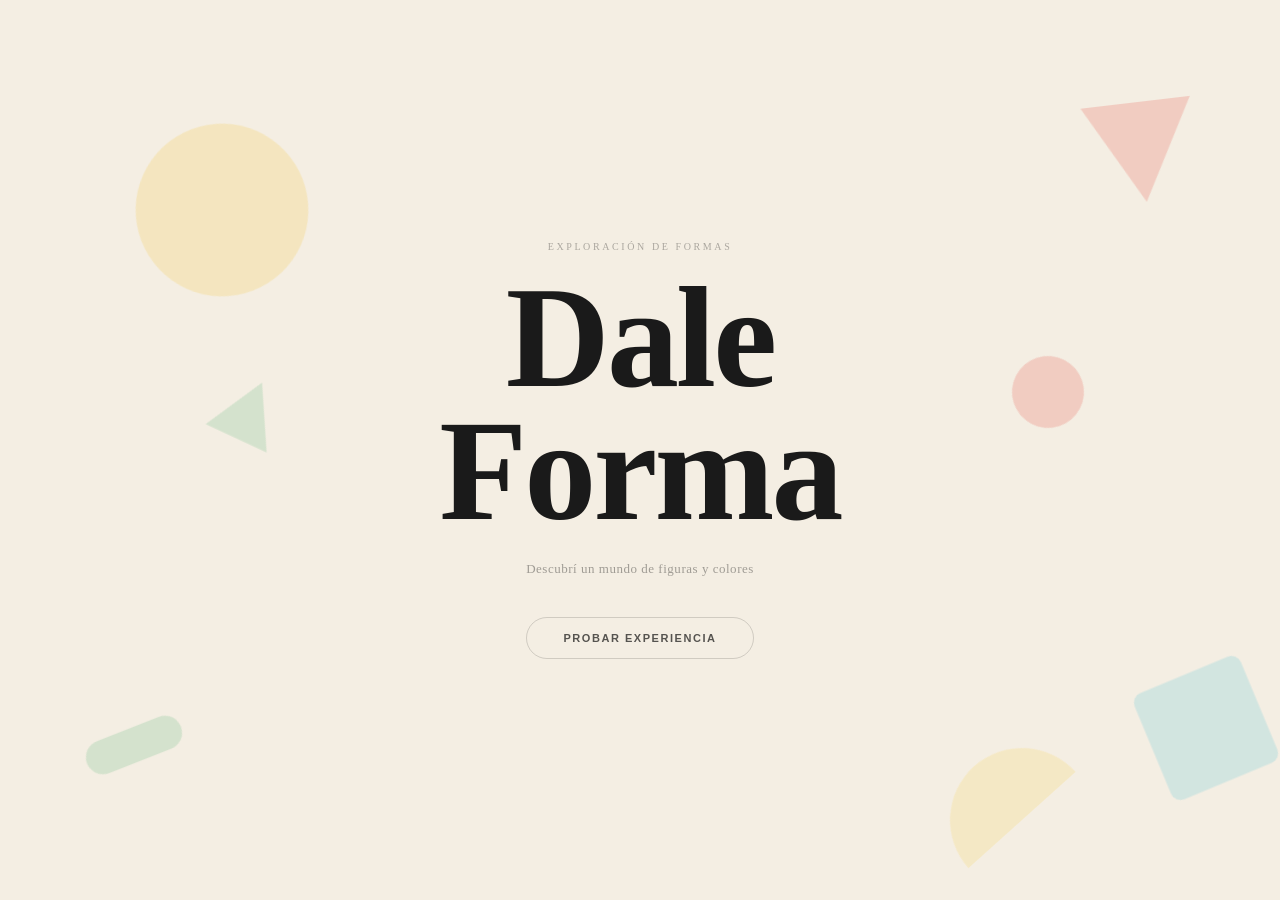
==== experimentacion.html @ dc8ff1cb "avances jueves 18" ====
<!DOCTYPE html>
<html lang="es">
<head>
  <meta charset="UTF-8">
  <meta name="viewport" content="width=device-width, initial-scale=1.0">
  <title>Forma</title>
  <link rel="stylesheet" href="experimentacion.css">
</head>
<body>

  <!-- SPLASH -->
  <div id="splash">
    <div id="splash-inner">
      <p id="splash-tag">exploración de formas</p>
      <h1 id="splash-title">Dale<br>Forma</h1>
      <p id="splash-sub">Descubrí un mundo de figuras y colores</p>
      <button id="splashBtn">probar experiencia</button>
    </div>
  </div>

  <!-- EXPERIENCIA -->
  <div id="wrap">
    <canvas id="back"></canvas>
    <canvas id="paint"></canvas>
    <canvas id="particles"></canvas>
    <div id="mosaic"></div>
    <div id="hint"><p>arrastrá las piezas</p></div>
    <div id="combo-label"></div>
    <div id="btn-wrap">
      <button id="mainBtn">generar composición</button>
      <button id="saveBtn" title="guardar imagen">guardar</button>
      <button id="clearBtn" title="limpiar lienzo">limpiar</button>
      <button id="soundBtn" title="sonido">🔊</button>
    </div>
    <div id="label">forma</div>
  </div>

  <script src="experimentacion.js"></script>
</body>
</html>
---- experimentacion.css ----
* {
  margin: 0;
  padding: 0;
  box-sizing: border-box;
}

body {
  background: #F4EEE3;
  overflow: hidden;
}

#wrap {
  position: relative;
  width: 100vw;
  height: 100vh;
  overflow: hidden;
  background: #F4EEE3;
  font-family: Arial, sans-serif;
}

/* ── CANVAS LAYERS ─────────────────────────────────────── */

#back {
  position: absolute;
  inset: 0;
  z-index: 0;
}

#paint {
  position: absolute;
  inset: 0;
  z-index: 1;
  pointer-events: none;
}

#particles {
  position: absolute;
  inset: 0;
  z-index: 2;
  pointer-events: none;
}

/* ── MOSAIC ─────────────────────────────────────────────── */

#mosaic {
  position: absolute;
  inset: 0;
  z-index: 10;
}

.tile {
  position: absolute;
  cursor: grab;
  user-select: none;
  transition: box-shadow 0.15s;
}

.tile:active {
  cursor: grabbing;
}

.tile.lifted {
  box-shadow: 0 16px 48px rgba(0, 0, 0, 0.4);
  z-index: 200;
}

/* ── HINT ───────────────────────────────────────────────── */

#hint {
  position: absolute;
  inset: 0;
  display: flex;
  align-items: center;
  justify-content: center;
  pointer-events: none;
  z-index: 5;
  transition: opacity 0.8s;
}

#hint p {
  font-size: 11px;
  letter-spacing: 0.22em;
  text-transform: uppercase;
  color: rgba(0, 0, 0, 0.25);
}

/* ── COMBO LABEL ────────────────────────────────────────── */

#combo-label {
  position: absolute;
  z-index: 210;
  font-size: 13px;
  font-weight: 800;
  letter-spacing: 0.08em;
  text-transform: uppercase;
  color: #E5382E;
  pointer-events: none;
  opacity: 0;
  transform: translate(-50%, -50%) scale(0.8);
  text-shadow: 0 1px 0 rgba(255,255,255,0.4);
}

#combo-label.show {
  animation: comboPop 0.7s ease forwards;
}

@keyframes comboPop {
  0%   { opacity: 0; transform: translate(-50%, -50%) scale(0.6); }
  25%  { opacity: 1; transform: translate(-50%, -50%) scale(1.15); }
  40%  { opacity: 1; transform: translate(-50%, -50%) scale(1); }
  100% { opacity: 0; transform: translate(-50%, -65%) scale(1); }
}

/* ── BUTTONS ────────────────────────────────────────────── */

#btn-wrap {
  position: absolute;
  bottom: 28px;
  left: 50%;
  transform: translateX(-50%);
  z-index: 20;
  display: flex;
  align-items: center;
  gap: 10px;
  opacity: 0;
  transition: opacity 0.6s;
  pointer-events: none;
}

#btn-wrap.show {
  opacity: 1;
  pointer-events: all;
}

#mainBtn,
#saveBtn,
#clearBtn,
#soundBtn {
  padding: 12px 32px;
  border: 1px solid rgba(0, 0, 0, 0.12);
  background: rgba(0, 0, 0, 0.06);
  color: rgba(0, 0, 0, 0.55);
  border-radius: 40px;
  cursor: pointer;
  font-size: 11px;
  font-weight: 600;
  letter-spacing: 0.14em;
  text-transform: uppercase;
  backdrop-filter: blur(6px);
  transition: background 0.2s, transform 0.2s;
}

#mainBtn:hover,
#saveBtn:hover,
#clearBtn:hover,
#soundBtn:hover {
  background: rgba(0, 0, 0, 0.12);
  transform: scale(1.06);
}

#saveBtn,
#clearBtn {
  padding: 12px 22px;
}

#soundBtn {
  padding: 12px 16px;
  font-size: 13px;
}

#soundBtn.muted {
  opacity: 0.4;
}

/* ── LABEL ──────────────────────────────────────────────── */

#label {
  position: absolute;
  bottom: 22px;
  right: 28px;
  font-size: 9px;
  letter-spacing: 0.26em;
  text-transform: uppercase;
  color: rgba(0, 0, 0, 0.15);
  z-index: 5;
  pointer-events: none;
}

/* ── SPLASH ──────────────────────────────────────────────── */

#splash {
  position: fixed;
  inset: 0;
  background: #F4EEE3;
  z-index: 100;
  display: flex;
  align-items: center;
  justify-content: center;
  transition: opacity 0.8s ease, visibility 0.8s ease;
}

#splash.hidden {
  opacity: 0;
  visibility: hidden;
  pointer-events: none;
}

#splash-inner {
  text-align: center;
  display: flex;
  flex-direction: column;
  align-items: center;
  gap: 0;
}

#splash-tag {
  font-size: 10px;
  letter-spacing: 0.26em;
  text-transform: uppercase;
  color: rgba(0,0,0,0.3);
  margin-bottom: 20px;
  opacity: 0;
  transform: translateY(8px);
  animation: fadeUp 0.7s ease 0.2s forwards;
}

#splash-title {
  font-size: clamp(4rem, 12vw, 9rem);
  font-weight: 900;
  line-height: 0.92;
  letter-spacing: -0.02em;
  color: #1a1a1a;
  margin-bottom: 24px;
  opacity: 0;
  transform: translateY(16px);
  animation: fadeUp 0.8s ease 0.4s forwards;
}

#splash-sub {
  font-size: 13px;
  color: rgba(0,0,0,0.35);
  letter-spacing: 0.04em;
  margin-bottom: 40px;
  opacity: 0;
  transform: translateY(8px);
  animation: fadeUp 0.7s ease 0.6s forwards;
}

#splashBtn {
  padding: 14px 36px;
  border: 1.5px solid rgba(0,0,0,0.15);
  background: transparent;
  color: rgba(0,0,0,0.65);
  border-radius: 40px;
  cursor: pointer;
  font-size: 11px;
  font-weight: 600;
  letter-spacing: 0.14em;
  text-transform: uppercase;
  transition: background 0.2s, transform 0.2s, border-color 0.2s;
  opacity: 0;
  animation: fadeUp 0.7s ease 0.85s forwards;
}

#splashBtn:hover {
  background: rgba(0,0,0,0.06);
  border-color: rgba(0,0,0,0.28);
  transform: scale(1.05);
}

/* Floating shapes on splash */
.splash-shape {
  position: absolute;
  opacity: 0;
  animation: floatIn 1s ease forwards;
  pointer-events: none;
}

@keyframes fadeUp {
  to { opacity: 1; transform: translateY(0); }
}

@keyframes floatIn {
  to { opacity: 0.18; }
}

/* wrap starts hidden */
#wrap {
  opacity: 0;
  transition: opacity 0.6s ease;
}

#wrap.visible {
  opacity: 1;
}
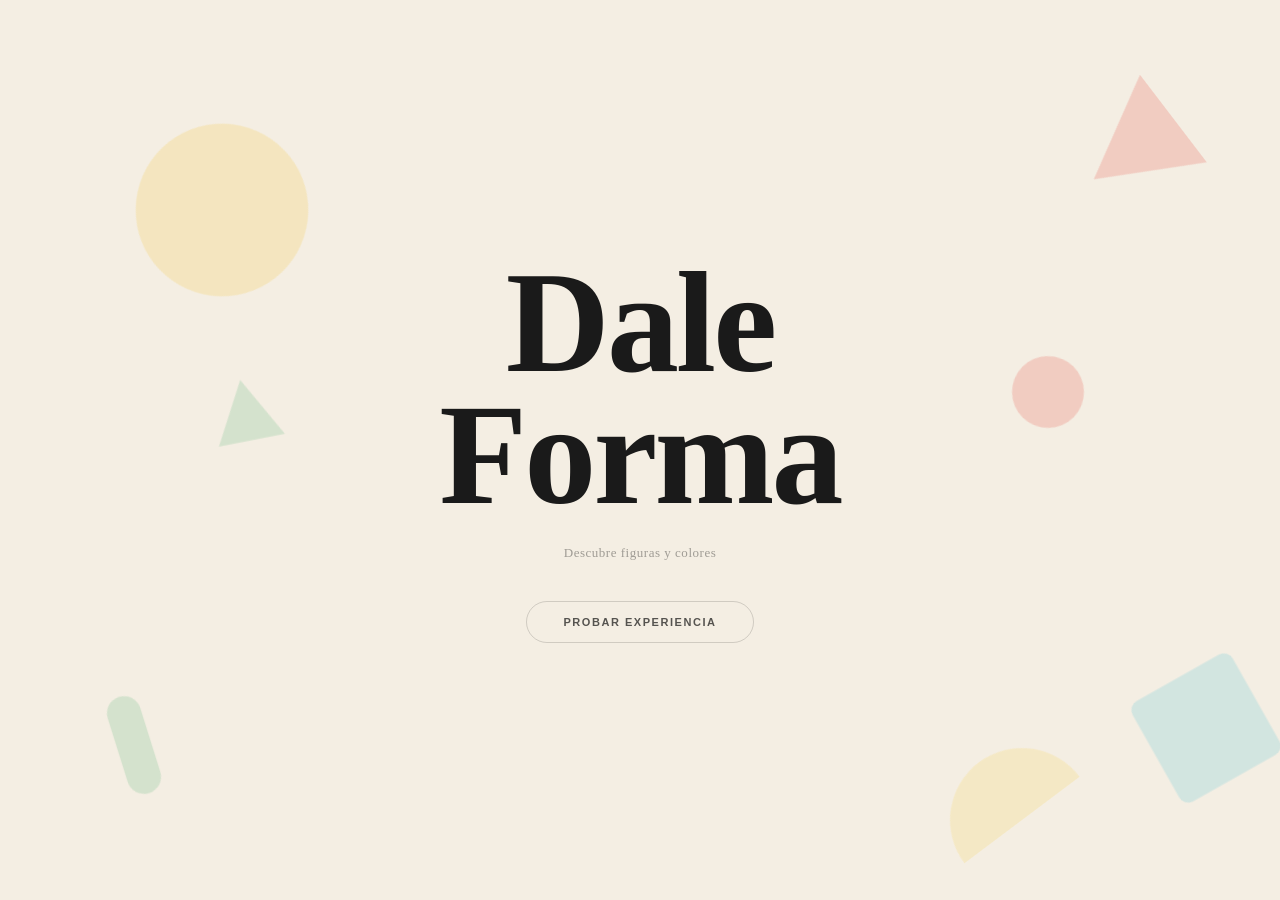
==== commit 3b5d26cc: "experiemntacion avance" ====
--- a/experimentacion.html
+++ b/experimentacion.html
@@ -11,9 +11,8 @@
   <!-- SPLASH -->
   <div id="splash">
     <div id="splash-inner">
-      <p id="splash-tag">exploración de formas</p>
       <h1 id="splash-title">Dale<br>Forma</h1>
-      <p id="splash-sub">Descubrí un mundo de figuras y colores</p>
+      <p id="splash-sub">Descubre figuras y colores</p>
       <button id="splashBtn">probar experiencia</button>
     </div>
   </div>
@@ -24,7 +23,7 @@
     <canvas id="paint"></canvas>
     <canvas id="particles"></canvas>
     <div id="mosaic"></div>
-    <div id="hint"><p>arrastrá las piezas</p></div>
+    <div id="hint"><p>arrastra las piezas</p></div>
     <div id="combo-label"></div>
     <div id="btn-wrap">
       <button id="mainBtn">generar composición</button>
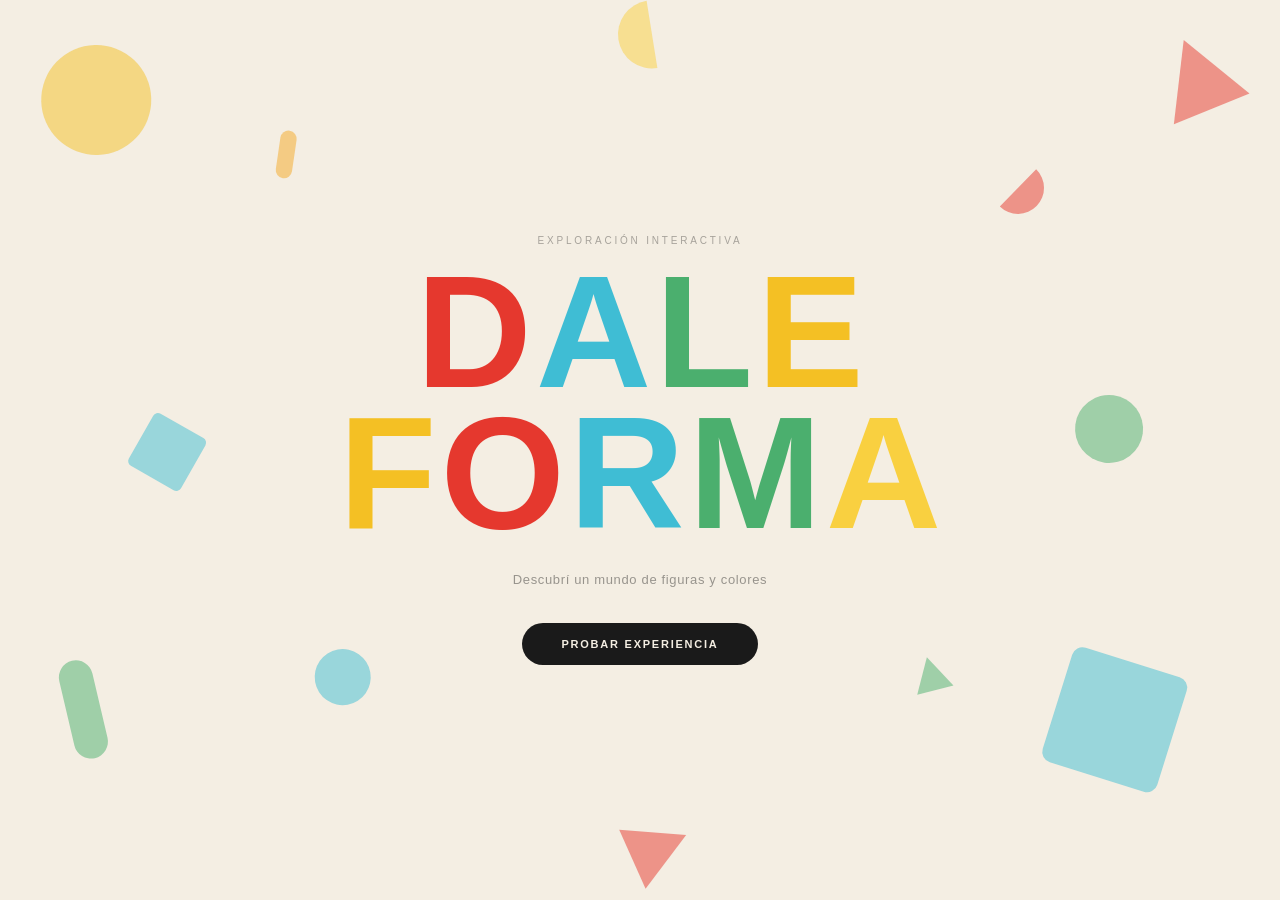
==== commit 18ba11f6: "cambios experimentacion" ====
--- a/experimentacion.html
+++ b/experimentacion.html
@@ -3,16 +3,23 @@
 <head>
   <meta charset="UTF-8">
   <meta name="viewport" content="width=device-width, initial-scale=1.0">
-  <title>Forma</title>
+  <title>Dale Forma</title>
   <link rel="stylesheet" href="experimentacion.css">
 </head>
 <body>
 
   <!-- SPLASH -->
   <div id="splash">
-    <div id="splash-inner">
-      <h1 id="splash-title">Dale<br>Forma</h1>
-      <p id="splash-sub">Descubre figuras y colores</p>
+    <canvas id="splash-canvas"></canvas>
+    <div id="splash-content">
+      <p id="tag">exploración interactiva</p>
+      <div id="line1">
+        <span style="color:#E5382E">D</span><span style="color:#3FBDD4">A</span><span style="color:#4BAF6E">L</span><span style="color:#F4C024">E</span>
+      </div>
+      <div id="line2">
+        <span style="color:#F4C024">F</span><span style="color:#E5382E">O</span><span style="color:#3FBDD4">R</span><span style="color:#4BAF6E">M</span><span style="color:#F9D040">A</span>
+      </div>
+      <p id="sub">Descubrí un mundo de figuras y colores</p>
       <button id="splashBtn">probar experiencia</button>
     </div>
   </div>
@@ -20,16 +27,11 @@
   <!-- EXPERIENCIA -->
   <div id="wrap">
     <canvas id="back"></canvas>
-    <canvas id="paint"></canvas>
     <canvas id="particles"></canvas>
     <div id="mosaic"></div>
-    <div id="hint"><p>arrastra las piezas</p></div>
-    <div id="combo-label"></div>
+    <div id="hint"><p>arrastrá las piezas</p></div>
     <div id="btn-wrap">
       <button id="mainBtn">generar composición</button>
-      <button id="saveBtn" title="guardar imagen">guardar</button>
-      <button id="clearBtn" title="limpiar lienzo">limpiar</button>
-      <button id="soundBtn" title="sonido">🔊</button>
     </div>
     <div id="label">forma</div>
   </div>
--- a/experimentacion.css
+++ b/experimentacion.css
@@ -7,7 +7,128 @@
 body {
   background: #F4EEE3;
   overflow: hidden;
-}
+  font-family: Arial, sans-serif;
+}
+
+/* ── SPLASH ──────────────────────────────────────────────── */
+
+#splash {
+  position: fixed;
+  inset: 0;
+  background: #F4EEE3;
+  z-index: 100;
+  display: flex;
+  align-items: center;
+  justify-content: center;
+  transition: opacity 0.9s ease, visibility 0.9s ease;
+}
+
+#splash.hidden {
+  opacity: 0;
+  visibility: hidden;
+  pointer-events: none;
+}
+
+#splash-canvas {
+  position: absolute;
+  inset: 0;
+  z-index: 0;
+}
+
+#splash-content {
+  position: relative;
+  z-index: 2;
+  display: flex;
+  flex-direction: column;
+  align-items: center;
+  text-align: center;
+  gap: 0;
+  pointer-events: none;
+}
+
+#tag {
+  font-size: 10px;
+  letter-spacing: 0.28em;
+  text-transform: uppercase;
+  color: rgba(0, 0, 0, 0.32);
+  margin-bottom: 16px;
+  opacity: 0;
+  transform: translateY(8px);
+  animation: fadeUp 0.6s ease 0.1s forwards;
+}
+
+#line1,
+#line2 {
+  display: flex;
+  gap: 4px;
+  line-height: 0.88;
+}
+
+#line1 span,
+#line2 span {
+  font-size: clamp(5rem, 14vw, 10rem);
+  font-weight: 900;
+  line-height: 0.88;
+  opacity: 0;
+  transform: translateY(32px) scale(0.9);
+}
+
+/* letter stagger — line 1 */
+#line1 span:nth-child(1) { animation: popIn 0.5s cubic-bezier(.34,1.56,.64,1) 0.20s forwards; }
+#line1 span:nth-child(2) { animation: popIn 0.5s cubic-bezier(.34,1.56,.64,1) 0.30s forwards; }
+#line1 span:nth-child(3) { animation: popIn 0.5s cubic-bezier(.34,1.56,.64,1) 0.40s forwards; }
+#line1 span:nth-child(4) { animation: popIn 0.5s cubic-bezier(.34,1.56,.64,1) 0.50s forwards; }
+
+/* letter stagger — line 2 */
+#line2 span:nth-child(1) { animation: popIn 0.5s cubic-bezier(.34,1.56,.64,1) 0.62s forwards; }
+#line2 span:nth-child(2) { animation: popIn 0.5s cubic-bezier(.34,1.56,.64,1) 0.72s forwards; }
+#line2 span:nth-child(3) { animation: popIn 0.5s cubic-bezier(.34,1.56,.64,1) 0.82s forwards; }
+#line2 span:nth-child(4) { animation: popIn 0.5s cubic-bezier(.34,1.56,.64,1) 0.92s forwards; }
+#line2 span:nth-child(5) { animation: popIn 0.5s cubic-bezier(.34,1.56,.64,1) 1.02s forwards; }
+
+#sub {
+  font-size: 13px;
+  color: rgba(0, 0, 0, 0.38);
+  letter-spacing: 0.05em;
+  margin-top: 28px;
+  margin-bottom: 36px;
+  opacity: 0;
+  transform: translateY(8px);
+  animation: fadeUp 0.6s ease 1.15s forwards;
+  pointer-events: none;
+}
+
+#splashBtn {
+  pointer-events: auto;
+  padding: 15px 40px;
+  border: none;
+  background: #1a1a1a;
+  color: #F4EEE3;
+  border-radius: 40px;
+  cursor: pointer;
+  font-size: 11px;
+  font-weight: 700;
+  letter-spacing: 0.16em;
+  text-transform: uppercase;
+  transition: transform 0.2s, background 0.2s;
+  opacity: 0;
+  animation: fadeUp 0.6s ease 1.35s forwards;
+}
+
+#splashBtn:hover {
+  transform: scale(1.07);
+  background: #333;
+}
+
+@keyframes popIn {
+  to { opacity: 1; transform: translateY(0) scale(1); }
+}
+
+@keyframes fadeUp {
+  to { opacity: 1; transform: translateY(0); }
+}
+
+/* ── EXPERIENCE WRAP ─────────────────────────────────────── */
 
 #wrap {
   position: relative;
@@ -15,10 +136,13 @@
   height: 100vh;
   overflow: hidden;
   background: #F4EEE3;
-  font-family: Arial, sans-serif;
-}
-
-/* ── CANVAS LAYERS ─────────────────────────────────────── */
+  opacity: 0;
+  transition: opacity 0.6s ease;
+}
+
+#wrap.visible {
+  opacity: 1;
+}
 
 #back {
   position: absolute;
@@ -26,21 +150,14 @@
   z-index: 0;
 }
 
-#paint {
+#particles {
   position: absolute;
   inset: 0;
   z-index: 1;
   pointer-events: none;
 }
 
-#particles {
-  position: absolute;
-  inset: 0;
-  z-index: 2;
-  pointer-events: none;
-}
-
-/* ── MOSAIC ─────────────────────────────────────────────── */
+/* ── MOSAIC ──────────────────────────────────────────────── */
 
 #mosaic {
   position: absolute;
@@ -60,11 +177,11 @@
 }
 
 .tile.lifted {
-  box-shadow: 0 16px 48px rgba(0, 0, 0, 0.4);
+  box-shadow: 0 16px 48px rgba(0, 0, 0, 0.18);
   z-index: 200;
 }
 
-/* ── HINT ───────────────────────────────────────────────── */
+/* ── HINT ────────────────────────────────────────────────── */
 
 #hint {
   position: absolute;
@@ -81,37 +198,10 @@
   font-size: 11px;
   letter-spacing: 0.22em;
   text-transform: uppercase;
-  color: rgba(0, 0, 0, 0.25);
-}
-
-/* ── COMBO LABEL ────────────────────────────────────────── */
-
-#combo-label {
-  position: absolute;
-  z-index: 210;
-  font-size: 13px;
-  font-weight: 800;
-  letter-spacing: 0.08em;
-  text-transform: uppercase;
-  color: #E5382E;
-  pointer-events: none;
-  opacity: 0;
-  transform: translate(-50%, -50%) scale(0.8);
-  text-shadow: 0 1px 0 rgba(255,255,255,0.4);
-}
-
-#combo-label.show {
-  animation: comboPop 0.7s ease forwards;
-}
-
-@keyframes comboPop {
-  0%   { opacity: 0; transform: translate(-50%, -50%) scale(0.6); }
-  25%  { opacity: 1; transform: translate(-50%, -50%) scale(1.15); }
-  40%  { opacity: 1; transform: translate(-50%, -50%) scale(1); }
-  100% { opacity: 0; transform: translate(-50%, -65%) scale(1); }
-}
-
-/* ── BUTTONS ────────────────────────────────────────────── */
+  color: rgba(0, 0, 0, 0.22);
+}
+
+/* ── BUTTON ──────────────────────────────────────────────── */
 
 #btn-wrap {
   position: absolute;
@@ -119,9 +209,6 @@
   left: 50%;
   transform: translateX(-50%);
   z-index: 20;
-  display: flex;
-  align-items: center;
-  gap: 10px;
   opacity: 0;
   transition: opacity 0.6s;
   pointer-events: none;
@@ -132,14 +219,11 @@
   pointer-events: all;
 }
 
-#mainBtn,
-#saveBtn,
-#clearBtn,
-#soundBtn {
+#mainBtn {
   padding: 12px 32px;
-  border: 1px solid rgba(0, 0, 0, 0.12);
-  background: rgba(0, 0, 0, 0.06);
-  color: rgba(0, 0, 0, 0.55);
+  border: 1.5px solid rgba(0, 0, 0, 0.14);
+  background: rgba(244, 238, 227, 0.85);
+  color: rgba(0, 0, 0, 0.6);
   border-radius: 40px;
   cursor: pointer;
   font-size: 11px;
@@ -150,29 +234,12 @@
   transition: background 0.2s, transform 0.2s;
 }
 
-#mainBtn:hover,
-#saveBtn:hover,
-#clearBtn:hover,
-#soundBtn:hover {
-  background: rgba(0, 0, 0, 0.12);
+#mainBtn:hover {
+  background: rgba(0, 0, 0, 0.07);
   transform: scale(1.06);
 }
 
-#saveBtn,
-#clearBtn {
-  padding: 12px 22px;
-}
-
-#soundBtn {
-  padding: 12px 16px;
-  font-size: 13px;
-}
-
-#soundBtn.muted {
-  opacity: 0.4;
-}
-
-/* ── LABEL ──────────────────────────────────────────────── */
+/* ── LABEL ───────────────────────────────────────────────── */
 
 #label {
   position: absolute;
@@ -181,115 +248,7 @@
   font-size: 9px;
   letter-spacing: 0.26em;
   text-transform: uppercase;
-  color: rgba(0, 0, 0, 0.15);
+  color: rgba(0, 0, 0, 0.12);
   z-index: 5;
   pointer-events: none;
-}
-
-/* ── SPLASH ──────────────────────────────────────────────── */
-
-#splash {
-  position: fixed;
-  inset: 0;
-  background: #F4EEE3;
-  z-index: 100;
-  display: flex;
-  align-items: center;
-  justify-content: center;
-  transition: opacity 0.8s ease, visibility 0.8s ease;
-}
-
-#splash.hidden {
-  opacity: 0;
-  visibility: hidden;
-  pointer-events: none;
-}
-
-#splash-inner {
-  text-align: center;
-  display: flex;
-  flex-direction: column;
-  align-items: center;
-  gap: 0;
-}
-
-#splash-tag {
-  font-size: 10px;
-  letter-spacing: 0.26em;
-  text-transform: uppercase;
-  color: rgba(0,0,0,0.3);
-  margin-bottom: 20px;
-  opacity: 0;
-  transform: translateY(8px);
-  animation: fadeUp 0.7s ease 0.2s forwards;
-}
-
-#splash-title {
-  font-size: clamp(4rem, 12vw, 9rem);
-  font-weight: 900;
-  line-height: 0.92;
-  letter-spacing: -0.02em;
-  color: #1a1a1a;
-  margin-bottom: 24px;
-  opacity: 0;
-  transform: translateY(16px);
-  animation: fadeUp 0.8s ease 0.4s forwards;
-}
-
-#splash-sub {
-  font-size: 13px;
-  color: rgba(0,0,0,0.35);
-  letter-spacing: 0.04em;
-  margin-bottom: 40px;
-  opacity: 0;
-  transform: translateY(8px);
-  animation: fadeUp 0.7s ease 0.6s forwards;
-}
-
-#splashBtn {
-  padding: 14px 36px;
-  border: 1.5px solid rgba(0,0,0,0.15);
-  background: transparent;
-  color: rgba(0,0,0,0.65);
-  border-radius: 40px;
-  cursor: pointer;
-  font-size: 11px;
-  font-weight: 600;
-  letter-spacing: 0.14em;
-  text-transform: uppercase;
-  transition: background 0.2s, transform 0.2s, border-color 0.2s;
-  opacity: 0;
-  animation: fadeUp 0.7s ease 0.85s forwards;
-}
-
-#splashBtn:hover {
-  background: rgba(0,0,0,0.06);
-  border-color: rgba(0,0,0,0.28);
-  transform: scale(1.05);
-}
-
-/* Floating shapes on splash */
-.splash-shape {
-  position: absolute;
-  opacity: 0;
-  animation: floatIn 1s ease forwards;
-  pointer-events: none;
-}
-
-@keyframes fadeUp {
-  to { opacity: 1; transform: translateY(0); }
-}
-
-@keyframes floatIn {
-  to { opacity: 0.18; }
-}
-
-/* wrap starts hidden */
-#wrap {
-  opacity: 0;
-  transition: opacity 0.6s ease;
-}
-
-#wrap.visible {
-  opacity: 1;
 }
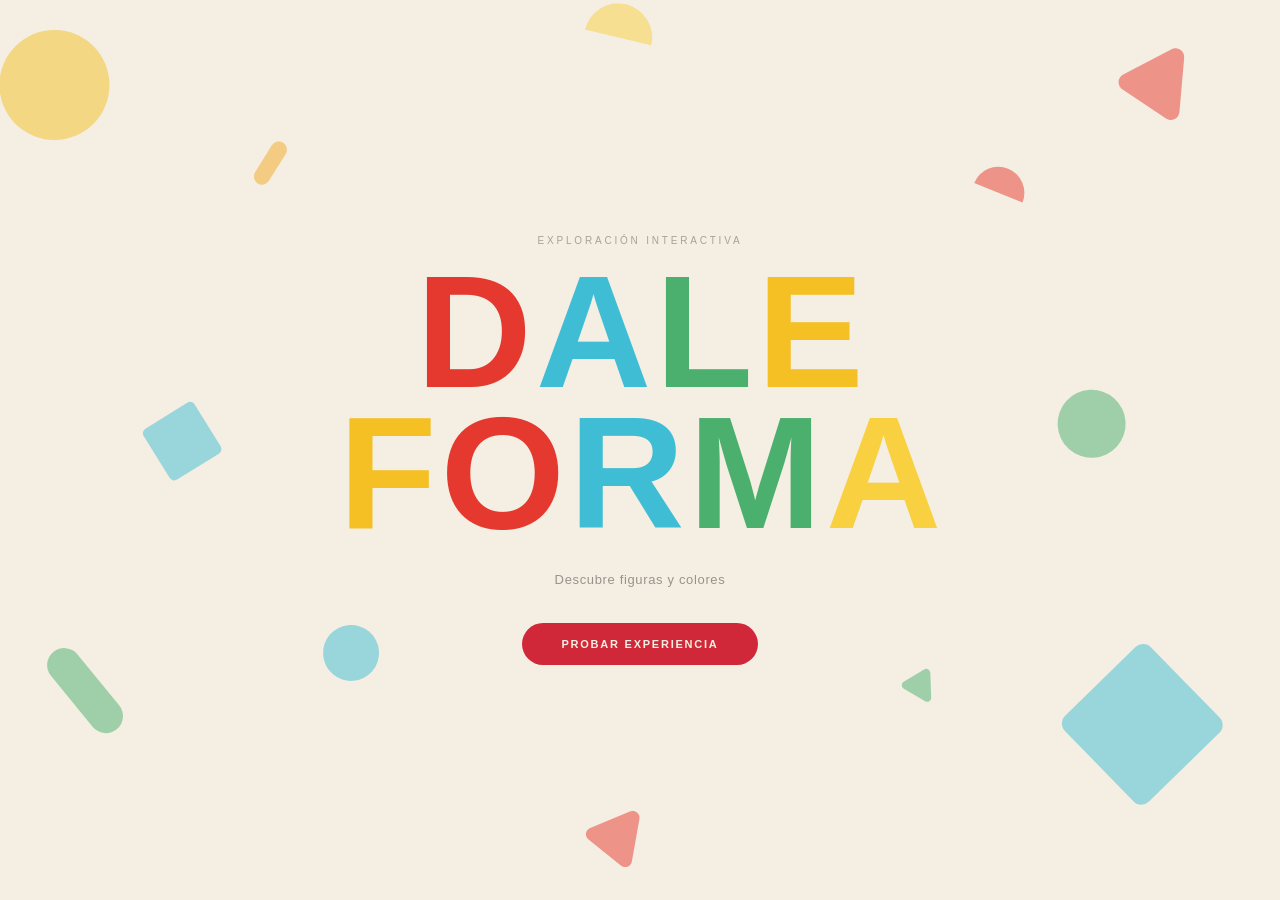
==== commit 5d4468de: "avance experimentacion" ====
--- a/experimentacion.html
+++ b/experimentacion.html
@@ -19,7 +19,7 @@
       <div id="line2">
         <span style="color:#F4C024">F</span><span style="color:#E5382E">O</span><span style="color:#3FBDD4">R</span><span style="color:#4BAF6E">M</span><span style="color:#F9D040">A</span>
       </div>
-      <p id="sub">Descubrí un mundo de figuras y colores</p>
+      <p id="sub">Descubre figuras y colores</p>
       <button id="splashBtn">probar experiencia</button>
     </div>
   </div>
@@ -29,13 +29,27 @@
     <canvas id="back"></canvas>
     <canvas id="particles"></canvas>
     <div id="mosaic"></div>
-    <div id="hint"><p>arrastrá las piezas</p></div>
+    <div id="progress-dots"></div>
+    <div id="round-badge"></div>
+    <div id="hint"><p>arrastra las piezas</p></div>
+    <p id="freeplay-hint">mueve el mouse cerca de FORMA · haz click para dispersar</p>
     <div id="btn-wrap">
+      <button id="secondaryBtn">continuar</button>
       <button id="mainBtn">generar composición</button>
     </div>
     <div id="label">forma</div>
   </div>
 
+  <!-- DESPEDIDA -->
+  <div id="farewell">
+    <p id="farewell-tag">gracias por explorar</p>
+    <p id="farewell-msg">le diste forma a tu propia composición</p>
+    <div id="farewell-actions">
+      <button id="retryBtn">Volver a probar</button>
+      <button id="farewellBtn">Volver al inicio</button>
+    </div>
+  </div>
+
   <script src="experimentacion.js"></script>
 </body>
 </html>
--- a/experimentacion.css
+++ b/experimentacion.css
@@ -102,7 +102,7 @@
   pointer-events: auto;
   padding: 15px 40px;
   border: none;
-  background: #1a1a1a;
+  background: #D12839;
   color: #F4EEE3;
   border-radius: 40px;
   cursor: pointer;
@@ -117,7 +117,7 @@
 
 #splashBtn:hover {
   transform: scale(1.07);
-  background: #333;
+  background: #87CEE9;
 }
 
 @keyframes popIn {
@@ -126,6 +126,125 @@
 
 @keyframes fadeUp {
   to { opacity: 1; transform: translateY(0); }
+}
+
+/* ── DESPEDIDA ───────────────────────────────────────────── */
+
+#farewell {
+  position: fixed;
+  inset: 0;
+  background: #F4EEE3;
+  z-index: 150;
+  display: flex;
+  flex-direction: column;
+  align-items: center;
+  justify-content: center;
+  text-align: center;
+  gap: 0;
+  opacity: 0;
+  visibility: hidden;
+  transition: opacity 0.7s ease, visibility 0.7s ease, background 0.6s ease;
+  pointer-events: none;
+}
+
+#farewell.show {
+  opacity: 1;
+  visibility: visible;
+  pointer-events: auto;
+}
+
+/* Cuando el color de fondo (el resultado de la mezcla) es oscuro, el
+   texto y el botón pasan a modo claro para mantener buen contraste. */
+#farewell.on-dark #farewell-tag {
+  color: rgba(255, 255, 255, 0.55);
+}
+
+#farewell.on-dark #farewell-msg {
+  color: rgba(255, 255, 255, 0.92);
+}
+
+#farewell.on-dark #farewellBtn {
+  background: rgba(255, 255, 255, 0.92);
+  color: rgba(0, 0, 0, 0.78);
+}
+
+#farewell.on-dark #farewellBtn:hover {
+  background: #87CEE9;
+  color: #1a1a1a;
+}
+
+#farewell-tag {
+  font-size: 11px;
+  letter-spacing: 0.28em;
+  text-transform: uppercase;
+  color: rgba(0, 0, 0, 0.32);
+  margin-bottom: 18px;
+}
+
+#farewell-msg {
+  font-size: clamp(1.4rem, 3vw, 2.2rem);
+  font-weight: 700;
+  color: rgba(0, 0, 0, 0.78);
+  max-width: 560px;
+  line-height: 1.3;
+  margin-bottom: 40px;
+  padding: 0 24px;
+}
+
+#farewell-actions {
+  display: flex;
+  gap: 12px;
+}
+
+#farewellBtn {
+  padding: 15px 40px;
+  border: none;
+  background: #D12839;
+  color: #F4EEE3;
+  border-radius: 40px;
+  cursor: pointer;
+  font-size: 11px;
+  font-weight: 700;
+  letter-spacing: 0.16em;
+  text-transform: uppercase;
+  transition: transform 0.2s, background 0.2s;
+}
+
+#farewellBtn:hover {
+  transform: scale(1.07);
+  background: #87CEE9;
+}
+
+#retryBtn {
+  padding: 15px 32px;
+  border: 1.5px solid rgba(0, 0, 0, 0.18);
+  background: transparent;
+  color: rgba(0, 0, 0, 0.6);
+  border-radius: 40px;
+  cursor: pointer;
+  font-size: 11px;
+  font-weight: 700;
+  letter-spacing: 0.16em;
+  text-transform: uppercase;
+  transition: transform 0.2s, background 0.2s, border-color 0.2s;
+}
+
+#retryBtn:hover {
+  transform: scale(1.07);
+  background: rgba(0, 0, 0, 0.06);
+  border-color: rgba(0, 0, 0, 0.3);
+}
+
+/* En modo oscuro (fondo = color mezclado oscuro), el botón secundario
+   también necesita contraste suficiente. */
+#farewell.on-dark #retryBtn {
+  border-color: rgba(255, 255, 255, 0.45);
+  color: rgba(255, 255, 255, 0.85);
+}
+
+#farewell.on-dark #retryBtn:hover {
+  background: rgba(255, 255, 255, 0.12);
+  border-color: rgba(255, 255, 255, 0.7);
 }
 
 /* ── EXPERIENCE WRAP ─────────────────────────────────────── */
@@ -176,22 +295,182 @@
   cursor: grabbing;
 }
 
+.tile canvas {
+  display: block;
+  transition: transform 0.18s ease;
+}
+
+/* Resalte al pasar el mouse: sugiere "esto se puede agarrar/mover".
+   El cursor ya cambia a grab/grabbing por las reglas de arriba; aquí
+   sumamos sombra leve en el tile y escala leve en el canvas interno
+   (no en .tile, por la misma razón que 'invite': .tile recibe transform
+   inline desde JS durante el drag y eso pisaría un transform por CSS). */
+.tile:hover {
+  box-shadow: 0 8px 20px rgba(0, 0, 0, 0.10);
+  z-index: 50;
+}
+
+.tile:hover canvas.invite {
+  animation-play-state: paused;
+}
+
+.tile:hover canvas {
+  transform: scale(1.045);
+}
+
+/* Mientras se está arrastrando, no queremos que el hover compita
+   visualmente con el propio movimiento del drag. */
+.tile.lifted:hover canvas {
+  transform: none;
+}
+
+/* Señal sutil de "esto se puede mover": leve bamboleo + respiración,
+   con timing distinto por pieza (var --tile-delay) para que no se vean
+   todas sincronizadas, lo cual se leería artificial en vez de orgánico.
+   Se aplica al CANVAS interno, no al .tile: el .tile recibe transform
+   inline desde JS durante el drag, y eso pisaría una animación CSS. */
+.tile canvas.invite {
+  animation: tileInvite 3.2s ease-in-out infinite;
+  animation-delay: var(--tile-delay, 0s);
+}
+
+@keyframes tileInvite {
+  0%, 100% { transform: translate(0,0) rotate(0deg) scale(1); }
+  50%      { transform: translate(1.5px, -2px) rotate(-1.1deg) scale(1.015); }
+}
+
 .tile.lifted {
   box-shadow: 0 16px 48px rgba(0, 0, 0, 0.18);
   z-index: 200;
 }
 
+.tile.nudge {
+  animation: tileNudge 0.5s ease;
+}
+
+@keyframes tileNudge {
+  0%, 100% { transform: translate(0,0) rotate(0deg); }
+  30% { transform: translate(-4px, 2px) rotate(-2deg); }
+  60% { transform: translate(3px, -2px) rotate(2deg); }
+}
+
+/* ── PROGRESS DOTS (mosaico) ────────────────────────────── */
+
+#progress-dots {
+  position: absolute;
+  top: 26px;
+  left: 50%;
+  transform: translateX(-50%);
+  display: flex;
+  gap: 7px;
+  z-index: 20;
+  opacity: 0;
+  transition: opacity 0.5s;
+  pointer-events: none;
+}
+
+#progress-dots.show { opacity: 1; }
+
+#progress-dots .dot {
+  width: 7px;
+  height: 7px;
+  border-radius: 50%;
+  background: rgba(0, 0, 0, 0.14);
+  transition: background 0.3s, transform 0.3s;
+}
+
+#progress-dots .dot.filled {
+  background: #D12839;
+  transform: scale(1.15);
+}
+
+/* ── TANGRAM (relleno libre) ─────────────────────────────── */
+
+.drag-piece {
+  user-select: none;
+}
+
+.drag-piece:active {
+  cursor: grabbing;
+}
+
+.drag-piece:hover {
+  filter: brightness(1.06);
+}
+
+.drag-piece.reject-shake {
+  animation: rejectShake 0.42s ease;
+}
+
+@keyframes rejectShake {
+  0%, 100% { transform: translate(0,0) rotate(0deg); }
+  25%      { transform: translate(-6px, 0) rotate(-4deg); }
+  50%      { transform: translate(5px, 0) rotate(3deg); }
+  75%      { transform: translate(-3px, 0) rotate(-2deg); }
+}
+
+.outline-slot {
+  pointer-events: none;
+}
+
+.outline-slot.breathing {
+  animation: outlineBreathe 3.4s ease-in-out infinite;
+}
+
+@keyframes outlineBreathe {
+  0%, 100% { transform: scale(1); opacity: 0.85; }
+  50%      { transform: scale(1.045); opacity: 1; }
+}
+
+/* ── ROUND BADGE (tangram rondas) ───────────────────────── */
+
+#round-badge {
+  position: absolute;
+  top: 26px;
+  left: 50%;
+  transform: translateX(-50%);
+  z-index: 20;
+  font-size: 10px;
+  letter-spacing: 0.2em;
+  text-transform: uppercase;
+  color: rgba(0, 0, 0, 0.34);
+  opacity: 0;
+  transition: opacity 0.5s;
+  pointer-events: none;
+  display: flex;
+  align-items: center;
+  gap: 10px;
+}
+
+#round-badge.show { opacity: 1; }
+
+#round-badge .pip {
+  width: 5px;
+  height: 5px;
+  border-radius: 50%;
+  background: rgba(0, 0, 0, 0.18);
+}
+
 /* ── HINT ────────────────────────────────────────────────── */
 
 #hint {
   position: absolute;
-  inset: 0;
+  left: 50%;
+  top: 64px;
+  transform: translateX(-50%);
   display: flex;
   align-items: center;
   justify-content: center;
   pointer-events: none;
   z-index: 5;
   transition: opacity 0.8s;
+  width: 100%;
+  text-align: center;
+}
+
+#hint.bottom {
+  top: auto;
+  bottom: 165px;
 }
 
 #hint p {
@@ -199,6 +478,7 @@
   letter-spacing: 0.22em;
   text-transform: uppercase;
   color: rgba(0, 0, 0, 0.22);
+  transition: opacity 0.3s;
 }
 
 /* ── BUTTON ──────────────────────────────────────────────── */
@@ -212,6 +492,8 @@
   opacity: 0;
   transition: opacity 0.6s;
   pointer-events: none;
+  display: flex;
+  gap: 12px;
 }
 
 #btn-wrap.show {
@@ -219,7 +501,7 @@
   pointer-events: all;
 }
 
-#mainBtn {
+#mainBtn, #secondaryBtn {
   padding: 12px 32px;
   border: 1.5px solid rgba(0, 0, 0, 0.14);
   background: rgba(244, 238, 227, 0.85);
@@ -234,9 +516,20 @@
   transition: background 0.2s, transform 0.2s;
 }
 
-#mainBtn:hover {
+#mainBtn:hover, #secondaryBtn:hover {
   background: rgba(0, 0, 0, 0.07);
   transform: scale(1.06);
+}
+
+#secondaryBtn {
+  opacity: 0;
+  pointer-events: none;
+  transition: opacity 0.4s, background 0.2s, transform 0.2s;
+}
+
+#secondaryBtn.show {
+  opacity: 1;
+  pointer-events: all;
 }
 
 /* ── LABEL ───────────────────────────────────────────────── */
@@ -251,4 +544,59 @@
   color: rgba(0, 0, 0, 0.12);
   z-index: 5;
   pointer-events: none;
+}
+
+/* ── FREEPLAY GLOW (fase libre con FORMA) ───────────────── */
+
+#freeplay-hint {
+  position: absolute;
+  bottom: 70px;
+  left: 50%;
+  transform: translateX(-50%);
+  z-index: 20;
+  font-size: 10px;
+  letter-spacing: 0.18em;
+  text-transform: uppercase;
+  color: rgba(0, 0, 0, 0.26);
+  opacity: 0;
+  transition: opacity 0.8s;
+  pointer-events: none;
+  text-align: center;
+}
+
+#freeplay-hint.show { opacity: 1; }
+
+/* ── LIENZO FINAL (fase de cierre, post-jardín) ──────────── */
+/* Piezas plantadas en el jardín, recicladas como elementos
+   arrastrables: crecen y cambian de color mientras se mueven. */
+
+.final-piece {
+  position: absolute;
+  cursor: grab;
+  user-select: none;
+  touch-action: none;
+  pointer-events: auto;
+  will-change: transform, width, height, left, top;
+}
+
+.final-piece:active {
+  cursor: grabbing;
+}
+
+.final-piece.lifted {
+  z-index: 250;
+  filter: drop-shadow(0 14px 30px rgba(0,0,0,0.18));
+}
+
+/* ── CONSTELACIÓN (reemplaza al jardín de calma) ─────────── */
+/* Pulso sutil en los puntos guía sin completar, para que se lean como
+   "interactivo" y no como decoración fija. */
+.constel-pulse {
+  animation: constelPulse 2.4s ease-in-out infinite;
+  transform-origin: center;
+}
+
+@keyframes constelPulse {
+  0%, 100% { opacity: 0.55; }
+  50%      { opacity: 1; }
 }
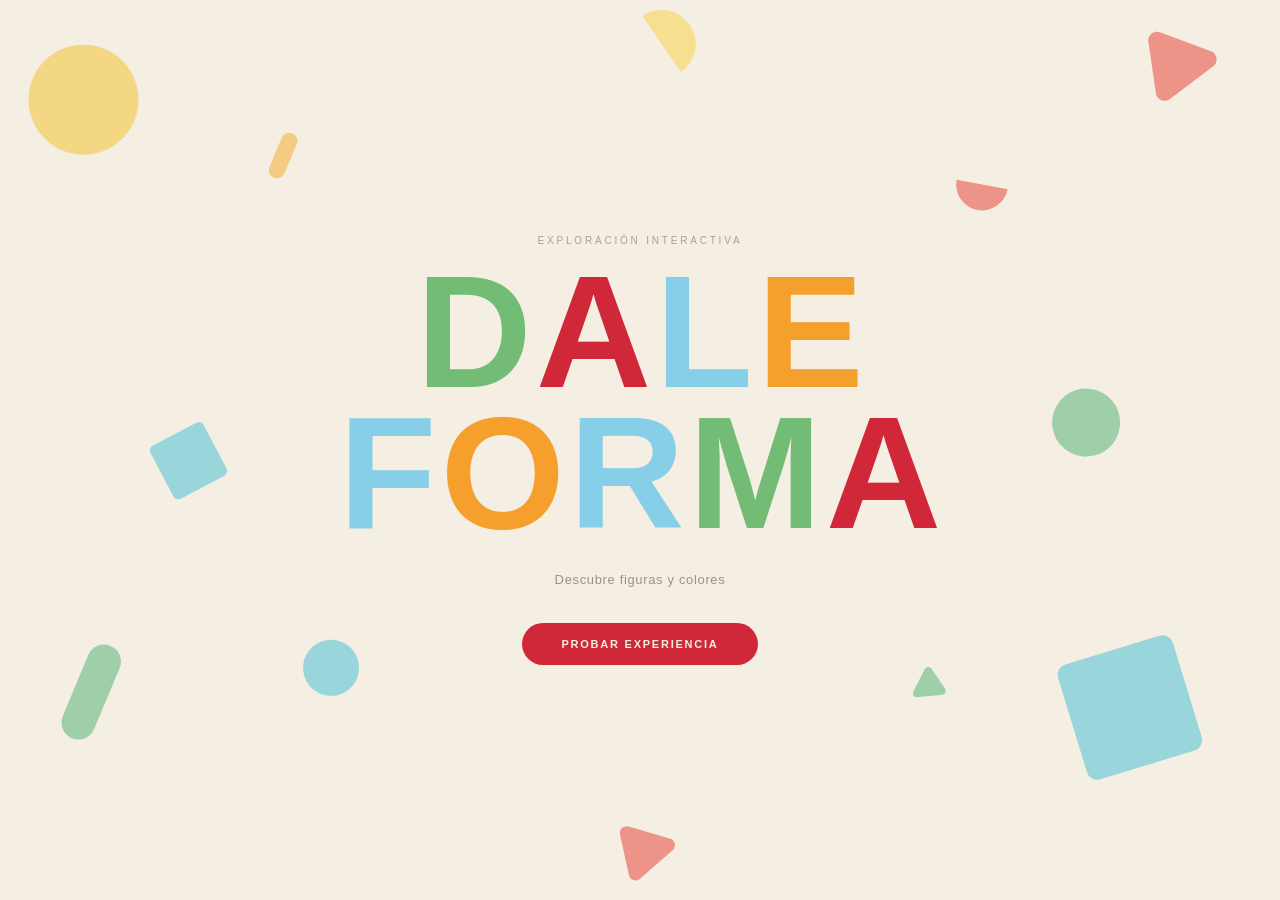
==== commit 89d3cbdc: "avance experimentacion lunes 21" ====
--- a/experimentacion.html
+++ b/experimentacion.html
@@ -8,22 +8,25 @@
 </head>
 <body>
 
-  <!-- SPLASH -->
-  <div id="splash">
-    <canvas id="splash-canvas"></canvas>
-    <div id="splash-content">
-      <p id="tag">exploración interactiva</p>
-      <div id="line1">
-        <span style="color:#E5382E">D</span><span style="color:#3FBDD4">A</span><span style="color:#4BAF6E">L</span><span style="color:#F4C024">E</span>
-      </div>
-      <div id="line2">
-        <span style="color:#F4C024">F</span><span style="color:#E5382E">O</span><span style="color:#3FBDD4">R</span><span style="color:#4BAF6E">M</span><span style="color:#F9D040">A</span>
-      </div>
-      <p id="sub">Descubre figuras y colores</p>
-      <button id="splashBtn">probar experiencia</button>
+<link rel="preconnect" href="https://fonts.googleapis.com">
+<link rel="preconnect" href="https://fonts.gstatic.com" crossorigin>
+<link href="https://fonts.googleapis.com/css2?family=Fredoka:wght@400;500;600;700&display=swap" rel="stylesheet">
+
+<!-- SPLASH -->
+<div id="splash">
+  <canvas id="splash-canvas"></canvas>
+  <div id="splash-content">
+    <p id="tag">exploración interactiva</p>
+    <div id="line1">
+      <span style="color:#73BC76">D</span><span style="color:#D12839">A</span><span style="color:#87CEE9">L</span><span style="color:#F5A02D">E</span>
     </div>
+    <div id="line2">
+      <span style="color:#87CEE9">F</span><span style="color:#F5A02D">O</span><span style="color:#87CEE9">R</span><span style="color:#73BC76">M</span><span style="color:#D12839">A</span>
+    </div>
+    <p id="sub">Descubre figuras y colores</p>
+    <button id="splashBtn">Probar experiencia</button>
   </div>
-
+</div>
   <!-- EXPERIENCIA -->
   <div id="wrap">
     <canvas id="back"></canvas>
@@ -31,8 +34,8 @@
     <div id="mosaic"></div>
     <div id="progress-dots"></div>
     <div id="round-badge"></div>
-    <div id="hint"><p>arrastra las piezas</p></div>
-    <p id="freeplay-hint">mueve el mouse cerca de FORMA · haz click para dispersar</p>
+    <div id="hint"><p>Arrastra las piezas</p></div>
+    <p id="freeplay-hint">Mueve el mouse cerca de FORMA · haz click para dispersar</p>
     <div id="btn-wrap">
       <button id="secondaryBtn">continuar</button>
       <button id="mainBtn">generar composición</button>
@@ -42,8 +45,8 @@
 
   <!-- DESPEDIDA -->
   <div id="farewell">
-    <p id="farewell-tag">gracias por explorar</p>
-    <p id="farewell-msg">le diste forma a tu propia composición</p>
+    <p id="farewell-tag">Gracias por explorar</p>
+    <p id="farewell-msg">le diste FORMA a tu propia composición</p>
     <div id="farewell-actions">
       <button id="retryBtn">Volver a probar</button>
       <button id="farewellBtn">Volver al inicio</button>
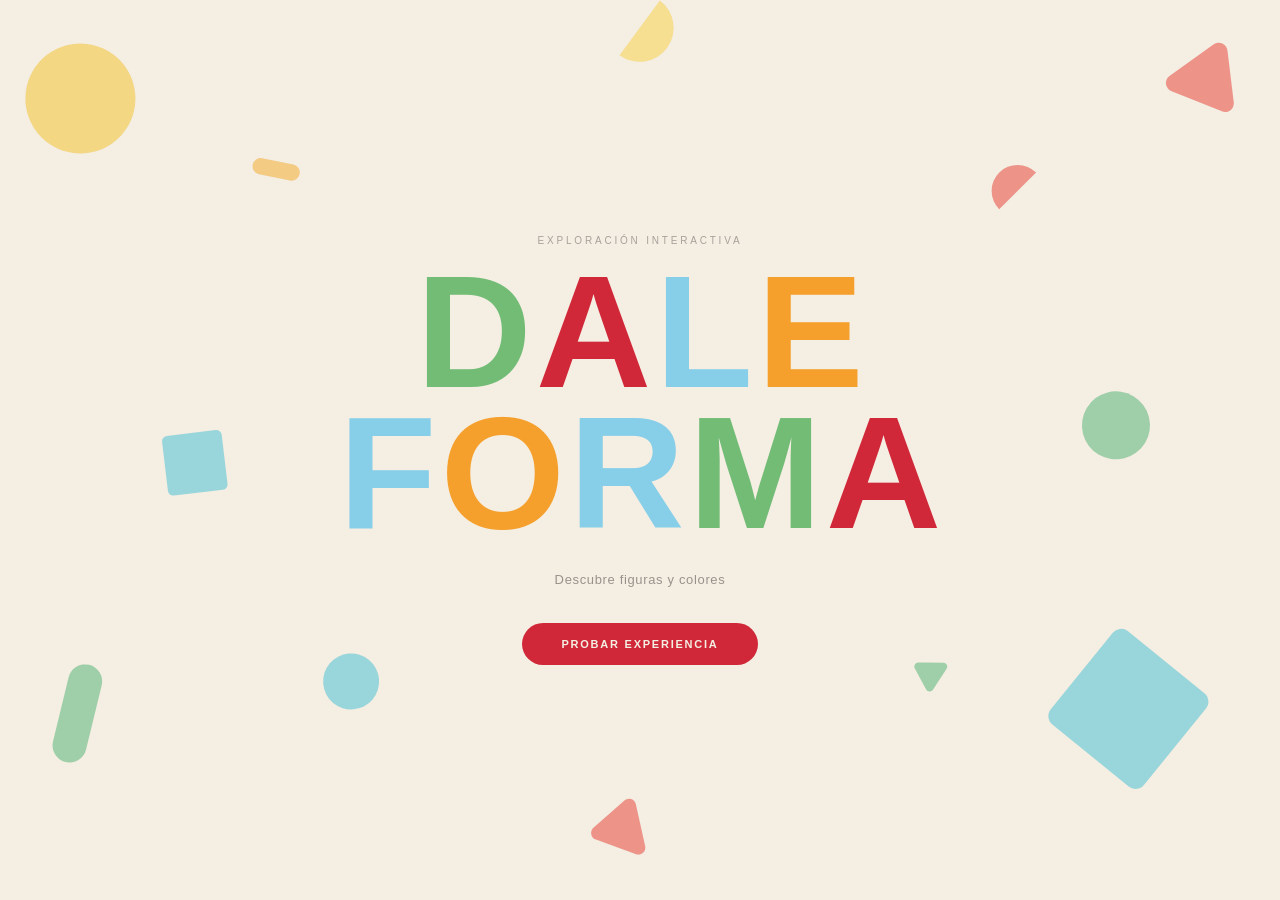
==== commit 7b25a431: "avance experimentacion" ====
--- a/experimentacion.html
+++ b/experimentacion.html
@@ -46,7 +46,7 @@
   <!-- DESPEDIDA -->
   <div id="farewell">
     <p id="farewell-tag">Gracias por explorar</p>
-    <p id="farewell-msg">le diste FORMA a tu propia composición</p>
+    <p id="farewell-msg">Le diste FORMA a tu propia composición</p>
     <div id="farewell-actions">
       <button id="retryBtn">Volver a probar</button>
       <button id="farewellBtn">Volver al inicio</button>
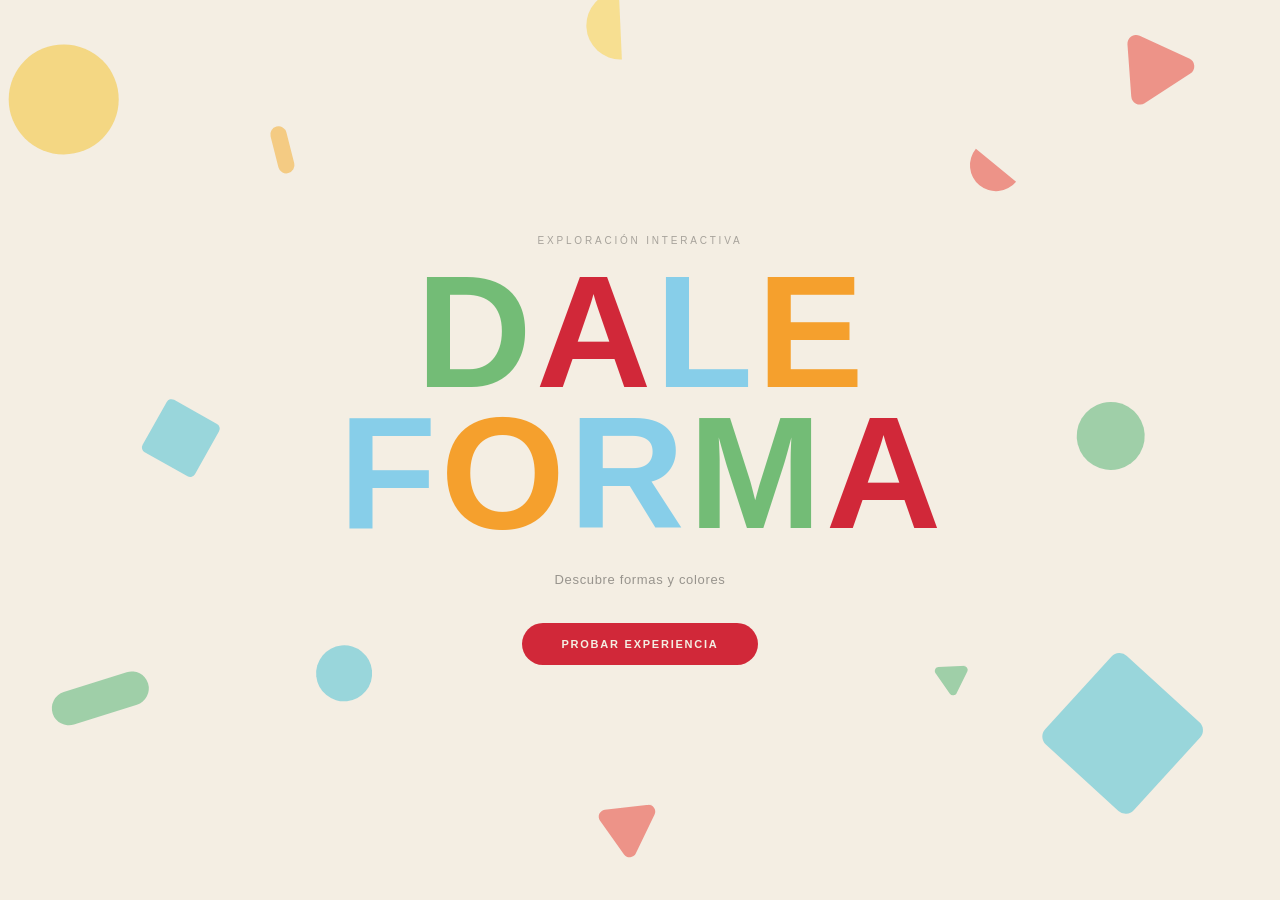
==== commit 45e1c59c: "cambios finales" ====
--- a/experimentacion.html
+++ b/experimentacion.html
@@ -23,7 +23,7 @@
     <div id="line2">
       <span style="color:#87CEE9">F</span><span style="color:#F5A02D">O</span><span style="color:#87CEE9">R</span><span style="color:#73BC76">M</span><span style="color:#D12839">A</span>
     </div>
-    <p id="sub">Descubre figuras y colores</p>
+    <p id="sub">Descubre formas y colores</p>
     <button id="splashBtn">Probar experiencia</button>
   </div>
 </div>
--- a/experimentacion.css
+++ b/experimentacion.css
@@ -462,7 +462,9 @@
   align-items: center;
   justify-content: center;
   pointer-events: none;
-  z-index: 5;
+  /* Por encima de #mosaic (z-index:10) y de #tangram (z-index:11, creado
+     en JS), para que el texto nunca quede tapado por las piezas. */
+  z-index: 30;
   transition: opacity 0.8s;
   width: 100%;
   text-align: center;
@@ -470,7 +472,10 @@
 
 #hint.bottom {
   top: auto;
-  bottom: 165px;
+  /* Antes 165px: a esa altura el texto caía a la misma altura que la fila
+     de piezas sueltas del tangram (rowY ≈ 0.78*H), quedando metido entre
+     ellas. Se baja más, para que quede claramente por debajo de la fila. */
+  bottom: 48px;
 }
 
 #hint p {
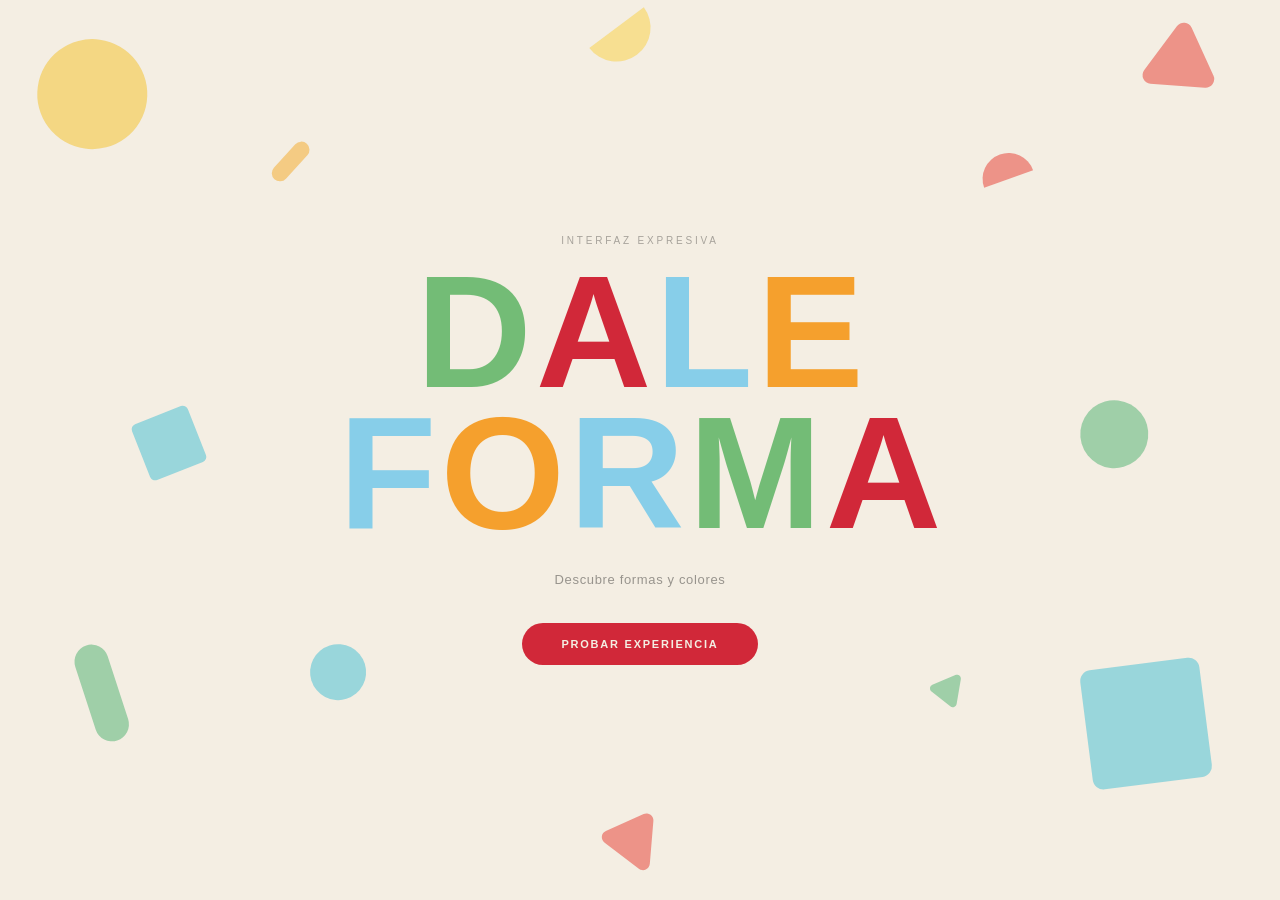
==== commit 76563c53: "Final" ====
--- a/experimentacion.html
+++ b/experimentacion.html
@@ -16,7 +16,7 @@
 <div id="splash">
   <canvas id="splash-canvas"></canvas>
   <div id="splash-content">
-    <p id="tag">exploración interactiva</p>
+    <p id="tag">Interfaz expresiva</p>
     <div id="line1">
       <span style="color:#73BC76">D</span><span style="color:#D12839">A</span><span style="color:#87CEE9">L</span><span style="color:#F5A02D">E</span>
     </div>
